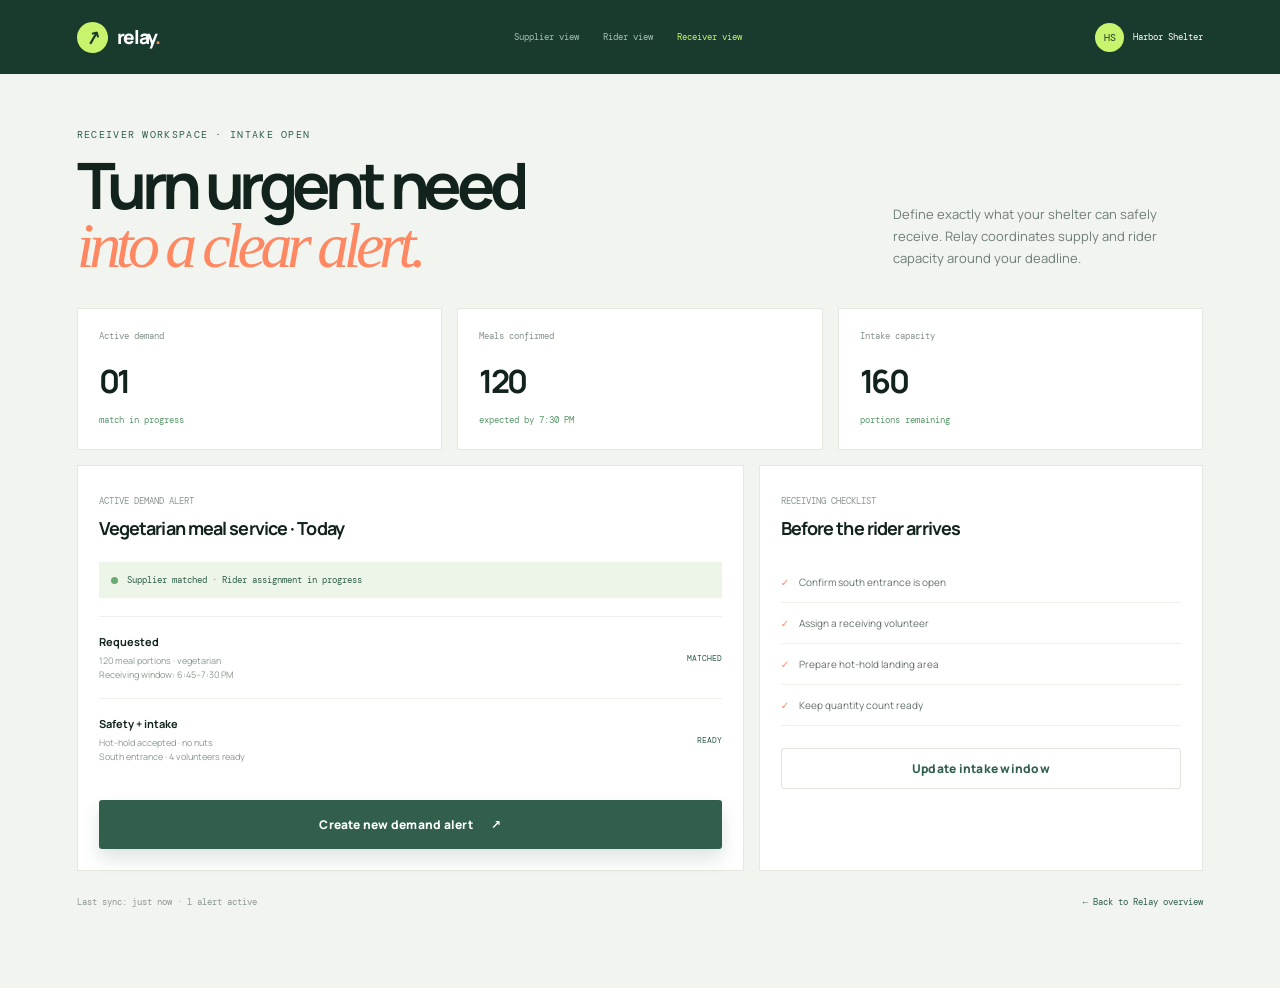
==== receiver.html @ a9cb4dd9 "Inital Commit" ====
<!doctype html><html lang="en"><head><meta charset="UTF-8"><meta name="viewport" content="width=device-width, initial-scale=1.0"><title>Receiver dashboard | Relay</title><link rel="preconnect" href="https://fonts.googleapis.com"><link rel="preconnect" href="https://fonts.gstatic.com" crossorigin><link href="https://fonts.googleapis.com/css2?family=DM+Mono:wght@400;500&family=Manrope:wght@400;500;600;700;800&display=swap" rel="stylesheet"><link rel="stylesheet" href="styles.css"><link rel="stylesheet" href="dashboards.css"></head><body class="dashboard-page"><header class="dashboard-topbar"><a class="brand" href="index.html"><span class="brand-mark">↗</span><span>relay<span class="brand-dot">.</span></span></a><nav><a href="supplier.html">Supplier view</a><a href="rider.html">Rider view</a><a class="active" href="receiver.html">Receiver view</a></nav><div class="user-pill"><span class="avatar">HS</span> Harbor Shelter</div></header><main class="dashboard-page-main"><div class="dashboard-page-heading"><div><div class="eyebrow eyebrow-dark">Receiver workspace · Intake open</div><h1>Turn urgent need<br><em>into a clear alert.</em></h1></div><p>Define exactly what your shelter can safely receive. Relay coordinates supply and rider capacity around your deadline.</p></div><div class="role-dashboard-grid"><div class="role-metric-card"><span>Active demand</span><strong>01</strong><small>match in progress</small></div><div class="role-metric-card"><span>Meals confirmed</span><strong>120</strong><small>expected by 7:30 PM</small></div><div class="role-metric-card"><span>Intake capacity</span><strong>160</strong><small>portions remaining</small></div></div><div class="role-dashboard-layout"><section class="role-dashboard-panel"><span class="panel-caption">ACTIVE DEMAND ALERT</span><h2>Vegetarian meal service · Today</h2><div class="status-banner"><span></span> Supplier matched · Rider assignment in progress</div><div class="queue-item"><div><b>Requested</b><small>120 meal portions · vegetarian<br>Receiving window: 6:45–7:30 PM</small></div><span class="queue-badge">MATCHED</span></div><div class="queue-item"><div><b>Safety + intake</b><small>Hot-hold accepted · no nuts<br>South entrance · 4 volunteers ready</small></div><span class="queue-badge">READY</span></div><button class="button button-primary dashboard-action" style="margin-top:20px;width:100%">Create new demand alert <span>↗</span></button></section><aside class="role-dashboard-panel"><span class="panel-caption">RECEIVING CHECKLIST</span><h2>Before the rider arrives</h2><ul class="constraint-list"><li>Confirm south entrance is open</li><li>Assign a receiving volunteer</li><li>Prepare hot-hold landing area</li><li>Keep quantity count ready</li></ul><button class="button button-ghost dashboard-action" style="margin-top:22px;width:100%">Update intake window</button></aside></div><div class="role-dashboard-footer"><span>Last sync: just now · 1 alert active</span><a href="index.html">← Back to Relay overview</a></div></main></body></html>
---- styles.css ----
:root {
  --ink: #12221d;
  --muted: #6e7d74;
  --cream: #f6f5ef;
  --paper: #fbfaf6;
  --line: #dfe5dc;
  --green: #315f4c;
  --green-deep: #183b2e;
  --lime: #c8f36c;
  --orange: #ff8863;
  --yellow: #f6c95d;
  --shadow: 0 24px 70px rgba(30, 57, 42, .11);
}

* { box-sizing: border-box; }
html { scroll-behavior: smooth; }
body { margin: 0; color: var(--ink); background: var(--cream); font-family: Manrope, system-ui, sans-serif; }
button, input, select { font: inherit; }
button, a { -webkit-tap-highlight-color: transparent; }
a { color: inherit; text-decoration: none; }
.app-shell { overflow: hidden; }
.section-pad { padding-left: clamp(24px, 6vw, 96px); padding-right: clamp(24px, 6vw, 96px); }
.topbar { align-items: center; display: flex; height: 90px; justify-content: space-between; padding: 0 clamp(24px, 6vw, 96px); position: absolute; top: 0; width: 100%; z-index: 3; }
.brand { align-items: center; display: inline-flex; font-size: 22px; font-weight: 800; gap: 9px; letter-spacing: -.07em; }
.brand-mark { align-items: center; background: var(--lime); border-radius: 50%; color: var(--green-deep); display: inline-flex; font-size: 19px; height: 31px; justify-content: center; transform: rotate(-15deg); width: 31px; }
.brand-dot { color: var(--orange); }
.main-nav { display: flex; gap: 30px; margin-left: 130px; }
.main-nav a { color: #5f6c64; font-size: 12px; font-weight: 700; }
.main-nav a:hover, .text-link:hover { color: var(--green); }
.button { border: 0; border-radius: 3px; cursor: pointer; display: inline-flex; font-size: 12px; font-weight: 800; gap: 18px; justify-content: center; letter-spacing: .02em; padding: 16px 20px; transition: transform .2s, box-shadow .2s, background .2s; }
.button:hover { transform: translateY(-2px); }
.button-primary { background: var(--green); box-shadow: 0 10px 18px rgba(49, 95, 76, .16); color: #fff; }
.button-primary:hover { background: var(--green-deep); box-shadow: 0 14px 24px rgba(49, 95, 76, .22); }
.button-ghost { background: transparent; border: 1px solid var(--line); color: var(--green); padding: 11px 17px; }
.hero { background: var(--paper); display: grid; grid-template-columns: minmax(0, .9fr) minmax(440px, 1.1fr); min-height: 730px; padding-bottom: 96px; padding-top: 160px; }
.hero-copy { align-self: center; max-width: 600px; padding-bottom: 50px; }
.eyebrow { color: var(--green); font-family: "DM Mono", monospace; font-size: 10px; letter-spacing: .13em; text-transform: uppercase; }
.live-dot { background: var(--orange); border-radius: 50%; display: inline-block; height: 7px; margin-right: 8px; vertical-align: 1px; width: 7px; }
h1, h2, h3, p { margin-top: 0; }
h1 { font-size: clamp(58px, 7.3vw, 106px); letter-spacing: -.085em; line-height: .9; margin: 25px 0 28px; max-width: 720px; }
h1 em, h2 em { color: var(--orange); font-family: Georgia, serif; font-weight: 400; }
.hero-lede { color: #617067; font-size: 15px; line-height: 1.7; max-width: 450px; }
.hero-actions { align-items: center; display: flex; gap: 24px; margin-top: 34px; }
.text-link { color: var(--green); font-size: 12px; font-weight: 800; }
.text-link span { color: var(--orange); margin-left: 8px; }
.hero-note { border-top: 1px solid var(--line); color: #7c8981; font-family: "DM Mono", monospace; font-size: 10px; margin-top: 70px; max-width: 390px; padding-top: 12px; }
.hero-note span { color: var(--orange); margin-right: 16px; }
.hero-visual { background: #dae7d6; border-radius: 2px; box-shadow: var(--shadow); min-height: 500px; overflow: hidden; position: relative; }
.visual-grid { background-image: linear-gradient(rgba(49, 95, 76, .08) 1px, transparent 1px), linear-gradient(90deg, rgba(49, 95, 76, .08) 1px, transparent 1px); background-size: 48px 48px; inset: 0; position: absolute; }
.map-orbit { border: 1px solid rgba(49, 95, 76, .2); border-radius: 50%; height: 280px; left: 50%; position: absolute; top: 50%; transform: translate(-50%, -50%); width: 480px; }
.orbit-two { height: 420px; transform: translate(-50%, -50%) rotate(32deg); width: 240px; }
.route-lines { height: 100%; inset: 0; position: absolute; width: 100%; }
.route-lines path { fill: none; stroke: var(--green); stroke-dasharray: 2 7; stroke-width: 2; }
.route-lines .route-muted { stroke: #839d89; }
.network-node { align-items: flex-start; background: rgba(251, 250, 246, .95); border: 1px solid rgba(49, 95, 76, .16); box-shadow: 0 12px 20px rgba(45, 76, 55, .1); display: flex; flex-direction: column; gap: 4px; min-width: 135px; padding: 12px 14px; position: absolute; z-index: 1; }
.network-node strong { font-size: 11px; }
.network-node small { color: var(--muted); font-family: "DM Mono", monospace; font-size: 8px; }
.node-shelter { left: 10%; top: 47%; }.node-donor { right: 10%; top: 21%; }.node-rider { bottom: 16%; right: 16%; }
.node-pulse { background: var(--orange); border: 3px solid #ffd6c7; border-radius: 50%; height: 10px; margin-bottom: 6px; width: 10px; }.pulse-green { background: #5f9b6e; border-color: #d2edcc; }.pulse-orange { background: var(--yellow); border-color: #fff0c7; }
.visual-status { align-items: center; background: var(--green-deep); bottom: 20px; color: #fff; display: flex; gap: 10px; left: 25px; padding: 12px 16px; position: absolute; z-index: 2; }.visual-status b { display: block; font-size: 10px; }.visual-status small { color: #b8d2c2; display: block; font-family: "DM Mono", monospace; font-size: 8px; margin-top: 4px; }.status-icon { align-items: center; background: var(--lime); border-radius: 50%; color: var(--green-deep); display: inline-flex; font-size: 12px; height: 20px; justify-content: center; width: 20px; }
.visual-label { color: rgba(24, 59, 46, .65); font-family: "DM Mono", monospace; font-size: 9px; position: absolute; }.label-top { right: 20px; top: 20px; }.label-top span { color: var(--orange); }.label-bottom { bottom: 22px; right: 22px; }
.metric-strip { background: var(--green-deep); color: #fff; display: grid; gap: 25px; grid-template-columns: repeat(4, 1fr); padding-bottom: 28px; padding-top: 28px; }.metric { border-right: 1px solid rgba(255, 255, 255, .2); padding-right: 20px; }.metric:last-child { border: 0; }.metric strong { display: block; font-family: "DM Mono", monospace; font-size: 25px; font-weight: 400; }.metric span { color: #a5c0ae; display: block; font-size: 10px; margin-top: 7px; }
.roles { background: var(--paper); padding-bottom: 120px; padding-top: 120px; }.section-heading { align-items: flex-end; display: flex; justify-content: space-between; margin-bottom: 55px; }.section-heading h2, .workflow h2, .safety h2, .dashboard-heading h2, .final-cta h2 { font-size: clamp(42px, 5vw, 70px); letter-spacing: -.075em; line-height: .94; margin: 20px 0 0; }.section-heading p { color: var(--muted); font-size: 13px; line-height: 1.7; max-width: 300px; }.role-grid { display: grid; gap: 16px; grid-template-columns: repeat(3, 1fr); }.role-card { border: 1px solid var(--line); min-height: 365px; padding: 25px; position: relative; transition: transform .25s, box-shadow .25s; }.role-card:hover { box-shadow: var(--shadow); transform: translateY(-5px); }.role-supplier { background: #edf3e9; }.role-rider { background: #f4eadf; }.role-receiver { background: #ece8f4; }.card-topline { display: flex; justify-content: space-between; }.role-number { color: var(--green); font-family: "DM Mono", monospace; font-size: 10px; }.role-icon { align-items: center; border: 1px solid currentColor; border-radius: 50%; display: inline-flex; font-size: 18px; height: 34px; justify-content: center; width: 34px; }.role-card h3 { font-size: 25px; letter-spacing: -.06em; margin: 43px 0 12px; }.role-card p { color: #68776d; font-size: 12px; line-height: 1.6; max-width: 260px; }.role-card ul { border-top: 1px solid rgba(49, 95, 76, .15); list-style: none; margin: 27px 0 0; padding: 14px 0 0; }.role-card li { color: #5f7065; font-family: "DM Mono", monospace; font-size: 9px; margin: 9px 0; }.role-card li::before { color: var(--orange); content: "—"; margin-right: 8px; }.card-link { background: none; border: 0; bottom: 25px; color: var(--green); cursor: pointer; font-size: 11px; font-weight: 800; left: 25px; padding: 0; position: absolute; }.card-link span { color: var(--orange); margin-left: 12px; }
.workflow { background: #efece3; display: grid; gap: 100px; grid-template-columns: .9fr 1.1fr; padding-bottom: 125px; padding-top: 125px; }.workflow-intro { max-width: 470px; }.workflow-intro p { color: var(--muted); font-size: 14px; line-height: 1.7; margin-top: 32px; max-width: 315px; }.workflow-list { border-top: 1px solid #cfd5ca; }.workflow-step { align-items: center; border-bottom: 1px solid #cfd5ca; display: grid; gap: 22px; grid-template-columns: 32px 1fr 30px; padding: 22px 0; }.workflow-step > span { color: var(--orange); font-family: "DM Mono", monospace; font-size: 10px; }.workflow-step h3 { font-size: 15px; margin-bottom: 6px; }.workflow-step p { color: var(--muted); font-size: 11px; line-height: 1.6; margin: 0; max-width: 430px; }.workflow-step b { color: var(--green); font-size: 20px; font-weight: 400; }.workflow-step.active h3 { color: var(--green); }.workflow-step.active { background: rgba(200, 243, 108, .22); margin: 0 -20px; padding-left: 20px; padding-right: 20px; }
.safety { background: var(--green-deep); color: #fff; display: grid; gap: 100px; grid-template-columns: .8fr 1.2fr; padding-bottom: 120px; padding-top: 120px; }.safety .eyebrow { color: var(--lime); }.safety h2 { color: #fff; }.safety-callout p { color: #a6bbae; font-size: 13px; line-height: 1.7; margin: 32px 0; max-width: 280px; }.safety .text-link { color: var(--lime); }.safety-grid { display: grid; gap: 1px; grid-template-columns: repeat(2, 1fr); }.safety-item { background: rgba(255, 255, 255, .06); min-height: 185px; padding: 26px; }.safety-symbol { color: var(--lime); display: block; font-size: 25px; margin-bottom: 32px; }.safety-item h3 { font-size: 15px; margin-bottom: 8px; }.safety-item p { color: #a6bbae; font-size: 11px; line-height: 1.6; margin: 0; }
.dashboard-preview { background: var(--paper); padding-bottom: 130px; padding-top: 125px; }.dashboard-heading { align-items: flex-end; display: flex; justify-content: space-between; margin-bottom: 50px; }.live-chip { background: #eaf4e1; color: var(--green); font-family: "DM Mono", monospace; font-size: 10px; padding: 12px 14px; }.live-chip .live-dot { background: #67a86e; }.dashboard-shell { background: #f2f5ef; border: 1px solid var(--line); box-shadow: var(--shadow); display: grid; grid-template-columns: 205px 1fr; min-height: 490px; overflow: hidden; }.dashboard-sidebar { background: var(--green-deep); color: #fff; display: flex; flex-direction: column; padding: 25px 17px; }.mini-brand { font-size: 19px; font-weight: 800; letter-spacing: -.08em; margin-bottom: 58px; }.mini-brand span { color: var(--orange); }.dash-nav { align-items: center; color: #99b6a4; display: flex; font-family: "DM Mono", monospace; font-size: 10px; gap: 11px; padding: 12px 9px; }.dash-nav.active { background: rgba(200, 243, 108, .18); color: var(--lime); }.dash-nav b { color: var(--orange); font-size: 9px; margin-left: auto; }.sidebar-user { align-items: center; border-top: 1px solid rgba(255,255,255,.15); display: flex; gap: 8px; margin-top: auto; padding-top: 20px; }.avatar { align-items: center; background: var(--lime); border-radius: 50%; color: var(--green-deep); display: inline-flex; font-size: 10px; height: 29px; justify-content: center; width: 29px; }.sidebar-user b, .sidebar-user small { display: block; }.sidebar-user b { font-size: 9px; }.sidebar-user small { color: #8fac9b; font-size: 8px; margin-top: 3px; }.dashboard-main { min-width: 0; padding: 28px; }.dashboard-toolbar { border-bottom: 1px solid var(--line); display: flex; font-size: 10px; justify-content: space-between; padding-bottom: 20px; }.crumb { color: #93a197; }.updated { color: #8a988e; font-family: "DM Mono", monospace; font-size: 8px; }.green-text { color: #4b9360; }.dashboard-stat-grid { display: grid; gap: 10px; grid-template-columns: repeat(4, 1fr); margin: 18px 0; }.dash-stat { background: #fff; border: 1px solid #e6ece4; padding: 16px; }.dash-stat span, .dash-stat small { color: #8b9990; display: block; font-family: "DM Mono", monospace; font-size: 8px; }.dash-stat strong { display: block; font-size: 25px; letter-spacing: -.06em; margin: 14px 0 4px; }.orange-text { color: #dd8060 !important; }.dashboard-panels { display: grid; gap: 10px; grid-template-columns: 1.25fr .75fr; }.panel { background: #fff; border: 1px solid #e6ece4; padding: 20px; }.panel-header { align-items: flex-start; display: flex; justify-content: space-between; }.panel-kicker { color: #9aa69d; font-family: "DM Mono", monospace; font-size: 8px; text-transform: uppercase; }.panel h3 { font-size: 17px; letter-spacing: -.05em; margin: 6px 0 20px; }.small-button { background: none; border: 0; color: var(--green); cursor: pointer; font-size: 9px; }.request-row { align-items: center; border-top: 1px solid #edf0eb; display: grid; gap: 10px; grid-template-columns: 42px 1fr auto; padding: 14px 0; }.priority { font-family: "DM Mono", monospace; font-size: 7px; }.priority.high { color: #e17454; }.priority.medium { color: #c69335; }.request-row b, .request-row small { display: block; }.request-row b { font-size: 10px; }.request-row small { color: #8a998f; font-size: 8px; margin-top: 4px; }.row-status { color: #4b9360; font-family: "DM Mono", monospace; font-size: 8px; }.row-status.pending { color: #bd8c3c; }.health-dot { color: #64a96f; font-size: 13px; }.pulse-chart { background: linear-gradient(180deg, #f5f8f1, #fff); height: 150px; overflow: hidden; position: relative; }.chart-line { border-bottom: 2px solid #69a77b; height: 86px; left: -5%; position: absolute; top: 40px; transform: skewY(-15deg) rotate(7deg); width: 115%; }.chart-line::after { border-bottom: 2px solid #f6c95d; content: ""; height: 25px; left: 0; position: absolute; top: 42px; transform: skewY(4deg); width: 100%; }.chart-label { color: #91a096; font-family: "DM Mono", monospace; font-size: 7px; position: absolute; }.label-a { left: 12px; top: 15px; }.label-b { left: 12px; top: 68px; }.label-c { left: 12px; top: 117px; }.pulse-footer { display: flex; font-family: "DM Mono", monospace; font-size: 8px; justify-content: space-between; margin-top: 15px; }.pulse-footer b { color: var(--green); font-size: 14px; }
.final-cta { align-items: center; background: var(--lime); display: flex; justify-content: space-between; padding-bottom: 90px; padding-top: 90px; }.final-cta .eyebrow { color: var(--green); }.final-cta h2 { color: var(--green-deep); }.footer { align-items: center; background: var(--paper); color: #7d897f; display: flex; font-family: "DM Mono", monospace; font-size: 9px; justify-content: space-between; padding-bottom: 28px; padding-top: 28px; }.footer .brand { color: var(--ink); font-family: Manrope, sans-serif; font-size: 16px; }
.modal-backdrop { align-items: center; background: rgba(19, 42, 32, .62); display: flex; inset: 0; justify-content: center; padding: 20px; position: fixed; z-index: 10; }.modal-backdrop[hidden] { display: none; }.auth-modal { background: var(--paper); box-shadow: 0 30px 80px rgba(0, 0, 0, .24); max-width: 430px; padding: 38px; position: relative; width: 100%; }.modal-close { background: none; border: 0; color: var(--muted); cursor: pointer; font-size: 25px; position: absolute; right: 20px; top: 16px; }.auth-modal h2 { font-size: 38px; letter-spacing: -.08em; margin: 18px 0 10px; }.modal-copy { color: var(--muted); font-size: 12px; line-height: 1.6; }.auth-tabs { border-bottom: 1px solid var(--line); display: flex; gap: 22px; margin: 25px 0 22px; }.auth-tab { background: none; border: 0; border-bottom: 2px solid transparent; color: var(--muted); cursor: pointer; font-size: 11px; padding: 0 0 12px; }.auth-tab.active { border-color: var(--orange); color: var(--green); font-weight: 800; }.auth-modal label { color: var(--green); display: block; font-family: "DM Mono", monospace; font-size: 9px; margin: 15px 0; text-transform: uppercase; }.auth-modal input, .auth-modal select { background: #fff; border: 1px solid var(--line); border-radius: 2px; color: var(--ink); display: block; font-family: Manrope, sans-serif; font-size: 12px; margin-top: 7px; padding: 13px; width: 100%; }.form-submit { margin-top: 10px; width: 100%; }.form-note { color: var(--muted); font-family: "DM Mono", monospace; font-size: 8px; margin: 16px 0 0; text-align: center; }.toast { background: var(--green-deep); bottom: 24px; box-shadow: var(--shadow); color: #fff; font-size: 11px; opacity: 0; padding: 14px 18px; pointer-events: none; position: fixed; right: 24px; transform: translateY(15px); transition: opacity .2s, transform .2s; z-index: 20; }.toast.show { opacity: 1; transform: translateY(0); }
@media (max-width: 900px) { .main-nav { display: none; }.hero { grid-template-columns: 1fr; padding-top: 135px; }.hero-copy { padding-bottom: 60px; }.hero-visual { min-height: 460px; }.workflow, .safety { gap: 55px; grid-template-columns: 1fr; }.safety-grid { max-width: 650px; }.dashboard-shell { grid-template-columns: 170px 1fr; }.dashboard-stat-grid { grid-template-columns: repeat(2, 1fr); }.dashboard-panels { grid-template-columns: 1fr; } }
@media (max-width: 620px) { .topbar { height: 74px; }.topbar > .button { padding: 9px 12px; }.hero { min-height: auto; padding-bottom: 65px; }.hero-visual { min-height: 370px; }.network-node { min-width: 110px; padding: 8px; }.node-shelter { left: 5%; }.node-donor { right: 4%; }.node-rider { bottom: 10%; right: 5%; }.metric-strip { grid-template-columns: repeat(2, 1fr); }.metric { border-bottom: 1px solid rgba(255,255,255,.2); padding-bottom: 15px; }.metric:nth-child(2) { border-right: 0; }.metric:nth-child(3), .metric:nth-child(4) { border-bottom: 0; }.section-heading, .dashboard-heading, .final-cta, .footer { align-items: flex-start; flex-direction: column; gap: 25px; }.role-grid, .safety-grid { grid-template-columns: 1fr; }.role-card { min-height: 350px; }.workflow, .safety, .roles, .dashboard-preview { padding-bottom: 75px; padding-top: 75px; }.dashboard-shell { grid-template-columns: 1fr; }.dashboard-sidebar { display: none; }.dashboard-main { padding: 16px; }.dashboard-toolbar { align-items: flex-start; flex-direction: column; gap: 10px; }.dashboard-stat-grid { grid-template-columns: repeat(2, 1fr); }.dash-stat { padding: 12px; }.request-row { grid-template-columns: 35px 1fr; }.row-status { grid-column: 2; }.auth-modal { padding: 28px 22px; } }
---- dashboards.css ----
.dashboard-page { background: #f2f5ef; min-height: 100vh; }
.dashboard-topbar { align-items: center; background: var(--green-deep); color: #fff; display: flex; height: 74px; justify-content: space-between; padding: 0 clamp(22px, 6vw, 85px); }
.dashboard-topbar .brand { color: #fff; font-size: 19px; }.dashboard-topbar .brand-mark { background: var(--lime); }.dashboard-topbar nav { display: flex; gap: 24px; }.dashboard-topbar nav a { color: #a7c2b0; font-family: "DM Mono", monospace; font-size: 9px; }.dashboard-topbar nav a.active { color: var(--lime); }.dashboard-topbar .user-pill { align-items: center; display: flex; font-family: "DM Mono", monospace; font-size: 9px; gap: 9px; }.user-pill .avatar { background: var(--lime); }
.dashboard-page-main { margin: 0 auto; max-width: 1280px; padding: 54px clamp(22px, 6vw, 85px) 80px; }.dashboard-page-heading { align-items: end; display: flex; justify-content: space-between; margin-bottom: 34px; }.dashboard-page-heading h1 { font-size: clamp(43px, 5vw, 65px); margin: 15px 0 0; }.dashboard-page-heading p { color: var(--muted); font-size: 13px; line-height: 1.7; margin: 0 0 5px; max-width: 310px; }.eyebrow-dark { color: var(--green); }.dashboard-action { white-space: nowrap; }
.role-dashboard-grid { display: grid; gap: 15px; grid-template-columns: repeat(3, 1fr); margin-bottom: 15px; }.role-metric-card, .role-dashboard-panel { background: #fff; border: 1px solid #e2e9e0; padding: 21px; }.role-metric-card span { color: #849289; display: block; font-family: "DM Mono", monospace; font-size: 9px; }.role-metric-card strong { display: block; font-size: 32px; letter-spacing: -.08em; margin: 17px 0 3px; }.role-metric-card small { color: #59966a; font-family: "DM Mono", monospace; font-size: 9px; }.role-dashboard-layout { display: grid; gap: 15px; grid-template-columns: 1.2fr .8fr; }.role-dashboard-panel h2 { font-size: 18px; letter-spacing: -.05em; margin: 7px 0 22px; }.panel-caption { color: #8a978f; font-family: "DM Mono", monospace; font-size: 9px; }.queue-item { align-items: center; border-top: 1px solid #edf0eb; display: flex; gap: 13px; justify-content: space-between; padding: 17px 0; }.queue-item > div { flex: 1; }.queue-item b, .queue-item small { display: block; }.queue-item b { font-size: 11px; }.queue-item small { color: #8a988e; font-size: 9px; line-height: 1.5; margin-top: 5px; }.queue-badge { color: var(--green); font-family: "DM Mono", monospace; font-size: 8px; white-space: nowrap; }.queue-badge.alert { color: #df8061; }.status-banner { align-items: center; background: #edf5e8; color: var(--green); display: flex; font-family: "DM Mono", monospace; font-size: 9px; gap: 9px; margin-bottom: 18px; padding: 12px; }.status-banner span { background: #6baa70; border-radius: 50%; height: 7px; width: 7px; }.constraint-list { list-style: none; margin: 0; padding: 0; }.constraint-list li { border-bottom: 1px solid #edf0eb; color: #637169; font-size: 10px; padding: 13px 0; }.constraint-list li::before { color: var(--orange); content: "✓"; font-weight: 800; margin-right: 10px; }.empty-state { background: #f7f9f5; border: 1px dashed #cfdacf; color: #7b8b80; font-size: 11px; line-height: 1.6; padding: 26px; text-align: center; }.role-dashboard-footer { color: #8b988f; display: flex; font-family: "DM Mono", monospace; font-size: 9px; justify-content: space-between; margin-top: 25px; }.role-dashboard-footer a { color: var(--green); }
@media (max-width: 800px) { .dashboard-page-heading { align-items: flex-start; flex-direction: column; gap: 20px; }.role-dashboard-grid, .role-dashboard-layout { grid-template-columns: 1fr; }.dashboard-topbar nav { display: none; } }
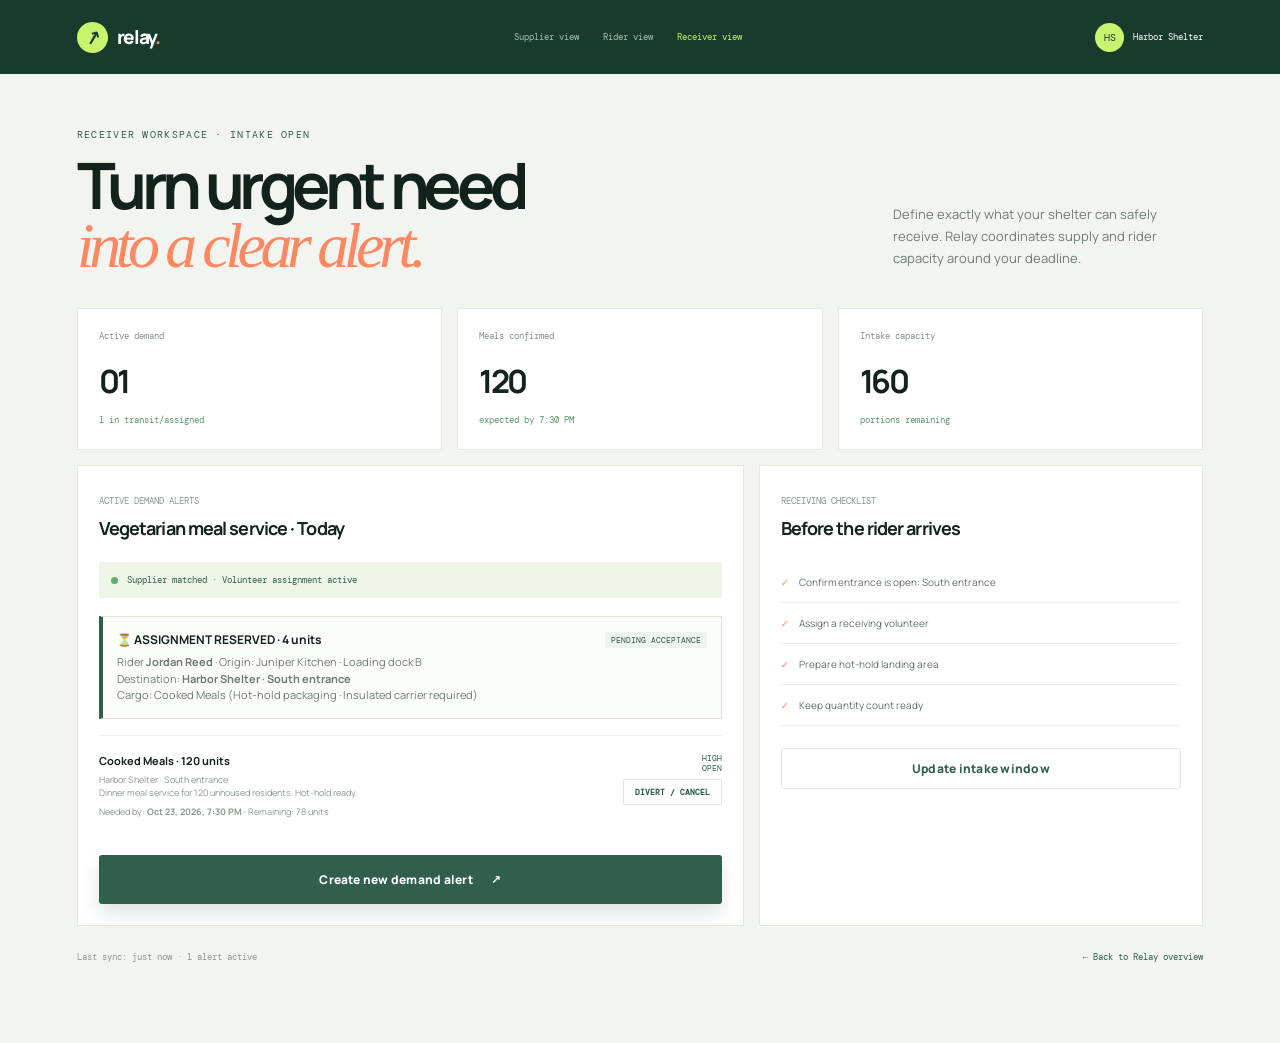
==== commit eff5847b: "Implement interconnected donation dashboards" ====
--- a/receiver.html
+++ b/receiver.html
@@ -1 +1,169 @@
-<!doctype html><html lang="en"><head><meta charset="UTF-8"><meta name="viewport" content="width=device-width, initial-scale=1.0"><title>Receiver dashboard | Relay</title><link rel="preconnect" href="https://fonts.googleapis.com"><link rel="preconnect" href="https://fonts.gstatic.com" crossorigin><link href="https://fonts.googleapis.com/css2?family=DM+Mono:wght@400;500&family=Manrope:wght@400;500;600;700;800&display=swap" rel="stylesheet"><link rel="stylesheet" href="styles.css"><link rel="stylesheet" href="dashboards.css"></head><body class="dashboard-page"><header class="dashboard-topbar"><a class="brand" href="index.html"><span class="brand-mark">↗</span><span>relay<span class="brand-dot">.</span></span></a><nav><a href="supplier.html">Supplier view</a><a href="rider.html">Rider view</a><a class="active" href="receiver.html">Receiver view</a></nav><div class="user-pill"><span class="avatar">HS</span> Harbor Shelter</div></header><main class="dashboard-page-main"><div class="dashboard-page-heading"><div><div class="eyebrow eyebrow-dark">Receiver workspace · Intake open</div><h1>Turn urgent need<br><em>into a clear alert.</em></h1></div><p>Define exactly what your shelter can safely receive. Relay coordinates supply and rider capacity around your deadline.</p></div><div class="role-dashboard-grid"><div class="role-metric-card"><span>Active demand</span><strong>01</strong><small>match in progress</small></div><div class="role-metric-card"><span>Meals confirmed</span><strong>120</strong><small>expected by 7:30 PM</small></div><div class="role-metric-card"><span>Intake capacity</span><strong>160</strong><small>portions remaining</small></div></div><div class="role-dashboard-layout"><section class="role-dashboard-panel"><span class="panel-caption">ACTIVE DEMAND ALERT</span><h2>Vegetarian meal service · Today</h2><div class="status-banner"><span></span> Supplier matched · Rider assignment in progress</div><div class="queue-item"><div><b>Requested</b><small>120 meal portions · vegetarian<br>Receiving window: 6:45–7:30 PM</small></div><span class="queue-badge">MATCHED</span></div><div class="queue-item"><div><b>Safety + intake</b><small>Hot-hold accepted · no nuts<br>South entrance · 4 volunteers ready</small></div><span class="queue-badge">READY</span></div><button class="button button-primary dashboard-action" style="margin-top:20px;width:100%">Create new demand alert <span>↗</span></button></section><aside class="role-dashboard-panel"><span class="panel-caption">RECEIVING CHECKLIST</span><h2>Before the rider arrives</h2><ul class="constraint-list"><li>Confirm south entrance is open</li><li>Assign a receiving volunteer</li><li>Prepare hot-hold landing area</li><li>Keep quantity count ready</li></ul><button class="button button-ghost dashboard-action" style="margin-top:22px;width:100%">Update intake window</button></aside></div><div class="role-dashboard-footer"><span>Last sync: just now · 1 alert active</span><a href="index.html">← Back to Relay overview</a></div></main></body></html>
+<!doctype html>
+<html lang="en">
+  <head>
+    <meta charset="UTF-8" />
+    <meta name="viewport" content="width=device-width, initial-scale=1.0" />
+    <title>Receiver dashboard | Relay</title>
+    <link rel="preconnect" href="https://fonts.googleapis.com" />
+    <link rel="preconnect" href="https://fonts.gstatic.com" crossorigin />
+    <link href="https://fonts.googleapis.com/css2?family=DM+Mono:wght@400;500&family=Manrope:wght@400;500;600;700;800&display=swap" rel="stylesheet" />
+    <link rel="stylesheet" href="styles.css" />
+    <link rel="stylesheet" href="dashboards.css" />
+  </head>
+  <body class="dashboard-page">
+    <header class="dashboard-topbar">
+      <a class="brand" href="index.html"><span class="brand-mark">↗</span><span>relay<span class="brand-dot">.</span></span></a>
+      <nav><a href="supplier.html">Supplier view</a><a href="rider.html">Rider view</a><a class="active" href="receiver.html">Receiver view</a></nav>
+      <div class="user-pill"><span class="avatar">HS</span> Harbor Shelter</div>
+    </header>
+
+    <main class="dashboard-page-main">
+      <div class="dashboard-page-heading">
+        <div><div class="eyebrow eyebrow-dark">Receiver workspace · Intake open</div><h1>Turn urgent need<br /><em>into a clear alert.</em></h1></div>
+        <p>Define exactly what your shelter can safely receive. Relay coordinates supply and rider capacity around your deadline.</p>
+      </div>
+
+      <div class="role-dashboard-grid">
+        <div class="role-metric-card"><span>Active demand</span><strong id="active-demand-count">01</strong><small id="active-demand-sub">match in progress</small></div>
+        <div class="role-metric-card"><span>Meals confirmed</span><strong id="meals-confirmed-count">120</strong><small id="meals-confirmed-sub">expected by 7:30 PM</small></div>
+        <div class="role-metric-card"><span>Intake capacity</span><strong id="intake-capacity-count">160</strong><small id="intake-capacity-sub">portions remaining</small></div>
+      </div>
+
+      <div class="role-dashboard-layout">
+        <section class="role-dashboard-panel">
+          <span class="panel-caption">ACTIVE DEMAND ALERTS</span>
+          <h2 id="active-demand-heading">Vegetarian meal service · Today</h2>
+          <div class="status-banner" id="receiver-status-banner"><span></span> Supplier matched · Rider assignment in progress</div>
+          <div id="receiver-tracking-area"></div>
+          <div id="demand-alert-list"></div>
+          <button class="button button-primary dashboard-action" id="create-demand-alert" type="button" style="margin-top:20px;width:100%">Create new demand alert <span>↗</span></button>
+        </section>
+
+        <aside class="role-dashboard-panel">
+          <span class="panel-caption">RECEIVING CHECKLIST</span>
+          <h2>Before the rider arrives</h2>
+          <ul class="constraint-list" id="receiver-checklist">
+            <li id="chk-entrance">Confirm south entrance is open</li>
+            <li id="chk-staff">Assign a receiving volunteer</li>
+            <li id="chk-hot-hold">Prepare hot-hold landing area</li>
+            <li id="chk-count">Keep quantity count ready</li>
+          </ul>
+          <button class="button button-ghost dashboard-action" id="update-intake-btn" type="button" style="margin-top:22px;width:100%">Update intake window</button>
+        </aside>
+      </div>
+
+      <div class="role-dashboard-footer"><span>Last sync: just now · <span id="active-demand-footer">1 alert active</span></span><a href="index.html">← Back to Relay overview</a></div>
+    </main>
+
+    <div class="demand-modal-backdrop" id="demand-alert-modal" hidden>
+      <section class="demand-modal" role="dialog" aria-modal="true" aria-labelledby="demand-modal-title">
+        <button class="demand-modal-close" id="close-demand-alert" type="button" aria-label="Close demand alert form">×</button>
+        <div class="eyebrow eyebrow-dark">Receiver workspace · New request</div>
+        <h2 id="demand-modal-title">Create a demand<br /><em>alert.</em></h2>
+        <p class="demand-modal-intro">Give suppliers and riders the details they need to act safely before your receiving window closes.</p>
+
+        <form id="demand-alert-form" novalidate>
+          <div class="demand-form-grid">
+            <label class="demand-field full-width" for="demand-category">Demand category <span>*</span>
+              <select id="demand-category" name="category" required>
+                <option value="">Select a category</option>
+                <option>Cooked Meals</option>
+                <option>Raw Rations</option>
+                <option>Drinking Water</option>
+                <option>Medical Supplies</option>
+                <option>Infant Essentials</option>
+                <option>Clothing &amp; Blankets</option>
+                <option>Hygiene Kits</option>
+                <option>Other</option>
+              </select>
+              <small class="field-error" data-error-for="demand-category"></small>
+            </label>
+
+            <label class="demand-field full-width" id="custom-category-field" for="custom-category" hidden>Custom category <span>*</span>
+              <input id="custom-category" name="customCategory" type="text" maxlength="80" placeholder="e.g. Solar lanterns" />
+              <small class="field-error" data-error-for="custom-category"></small>
+            </label>
+
+            <label class="demand-field" for="demand-quantity">Quantity needed <span>*</span>
+              <input id="demand-quantity" name="quantity" type="number" min="1" step="1" inputmode="numeric" placeholder="e.g. 120" required />
+              <small class="field-error" data-error-for="demand-quantity"></small>
+            </label>
+
+            <label class="demand-field" for="demand-urgency">Urgency <span>*</span>
+              <select id="demand-urgency" name="urgency" required>
+                <option value="">Select urgency</option>
+                <option>Low</option><option>Medium</option><option>High</option><option>Critical</option>
+              </select>
+              <small class="field-error" data-error-for="demand-urgency"></small>
+            </label>
+
+            <label class="demand-field full-width" for="demand-location">Location / receiving area <span>*</span>
+              <input id="demand-location" name="location" type="text" maxlength="160" placeholder="Address, shelter name, or neighborhood" required />
+              <small class="field-error" data-error-for="demand-location"></small>
+            </label>
+
+            <label class="demand-field full-width" for="demand-deadline">Required receiving time / deadline <span>*</span>
+              <input id="demand-deadline" name="deadline" type="datetime-local" required />
+              <small class="field-error" data-error-for="demand-deadline"></small>
+            </label>
+
+            <label class="demand-field full-width" for="demand-reason">Emergency reason <span>*</span>
+              <textarea id="demand-reason" name="reason" rows="4" maxlength="500" placeholder="Tell suppliers and riders why this request is urgent and who it will support." required></textarea>
+              <small class="field-error" data-error-for="demand-reason"></small>
+            </label>
+          </div>
+
+          <div class="demand-form-feedback" id="demand-form-feedback" role="status" aria-live="polite"></div>
+          <div class="demand-form-actions"><button class="button button-ghost" id="cancel-demand-alert" type="button">Cancel</button><button class="button button-primary" id="submit-demand-alert" type="submit"><span id="submit-demand-label">Create demand alert</span><span>↗</span></button></div>
+        </form>
+      </section>
+    </div>
+
+    <!-- Intake Window & Capacity Update Modal -->
+    <div class="demand-modal-backdrop" id="intake-modal" hidden>
+      <section class="demand-modal" role="dialog" aria-modal="true" aria-labelledby="intake-modal-title">
+        <button class="demand-modal-close" id="close-intake-modal" type="button" aria-label="Close intake modal">×</button>
+        <div class="eyebrow eyebrow-dark">Receiver workspace · Capacity &amp; Intake</div>
+        <h2 id="intake-modal-title">Update intake<br /><em>window.</em></h2>
+        <p class="demand-modal-intro">Keep suppliers and incoming riders updated on your receiving capacity and intake constraints.</p>
+
+        <form id="intake-form" novalidate>
+          <div class="demand-form-grid">
+            <label class="demand-field" for="intake-capacity-input">Remaining Intake Capacity <span>*</span>
+              <input id="intake-capacity-input" name="intakeCapacity" type="number" min="0" step="1" required />
+              <small class="field-error" data-error-for="intake-capacity-input"></small>
+            </label>
+
+            <label class="demand-field" for="intake-status-select">Shelter Operating Status <span>*</span>
+              <select id="intake-status-select" name="status" required>
+                <option value="Intake Open">Intake Open</option>
+                <option value="Intake Full / Divert Requests">Intake Full / Divert Requests</option>
+                <option value="Shelter Closed">Shelter Closed</option>
+              </select>
+              <small class="field-error" data-error-for="intake-status-select"></small>
+            </label>
+
+            <label class="demand-field full-width" for="intake-window-input">Receiving Window <span>*</span>
+              <input id="intake-window-input" name="intakeWindow" type="text" placeholder="e.g. 6:45–7:30 PM" required />
+              <small class="field-error" data-error-for="intake-window-input"></small>
+            </label>
+
+            <label class="demand-field full-width" for="intake-entrance-input">Receiving Entrance / Location Note
+              <input id="intake-entrance-input" name="entrance" type="text" placeholder="e.g. South entrance · 4 volunteers ready" />
+            </label>
+          </div>
+
+          <div class="demand-form-feedback" id="intake-form-feedback" role="status" aria-live="polite"></div>
+          <div class="demand-form-actions">
+            <button class="button button-ghost" id="cancel-intake-modal" type="button">Cancel</button>
+            <button class="button button-primary" id="submit-intake-btn" type="submit"><span>Save intake settings</span><span>↗</span></button>
+          </div>
+        </form>
+      </section>
+    </div>
+
+    <div class="toast" id="demand-toast" role="status" aria-live="polite"></div>
+    <script src="relay-store.js"></script>
+    <script src="receiver.js"></script>
+  </body>
+</html>
--- a/dashboards.css
+++ b/dashboards.css
@@ -4,3 +4,57 @@
 .dashboard-page-main { margin: 0 auto; max-width: 1280px; padding: 54px clamp(22px, 6vw, 85px) 80px; }.dashboard-page-heading { align-items: end; display: flex; justify-content: space-between; margin-bottom: 34px; }.dashboard-page-heading h1 { font-size: clamp(43px, 5vw, 65px); margin: 15px 0 0; }.dashboard-page-heading p { color: var(--muted); font-size: 13px; line-height: 1.7; margin: 0 0 5px; max-width: 310px; }.eyebrow-dark { color: var(--green); }.dashboard-action { white-space: nowrap; }
 .role-dashboard-grid { display: grid; gap: 15px; grid-template-columns: repeat(3, 1fr); margin-bottom: 15px; }.role-metric-card, .role-dashboard-panel { background: #fff; border: 1px solid #e2e9e0; padding: 21px; }.role-metric-card span { color: #849289; display: block; font-family: "DM Mono", monospace; font-size: 9px; }.role-metric-card strong { display: block; font-size: 32px; letter-spacing: -.08em; margin: 17px 0 3px; }.role-metric-card small { color: #59966a; font-family: "DM Mono", monospace; font-size: 9px; }.role-dashboard-layout { display: grid; gap: 15px; grid-template-columns: 1.2fr .8fr; }.role-dashboard-panel h2 { font-size: 18px; letter-spacing: -.05em; margin: 7px 0 22px; }.panel-caption { color: #8a978f; font-family: "DM Mono", monospace; font-size: 9px; }.queue-item { align-items: center; border-top: 1px solid #edf0eb; display: flex; gap: 13px; justify-content: space-between; padding: 17px 0; }.queue-item > div { flex: 1; }.queue-item b, .queue-item small { display: block; }.queue-item b { font-size: 11px; }.queue-item small { color: #8a988e; font-size: 9px; line-height: 1.5; margin-top: 5px; }.queue-badge { color: var(--green); font-family: "DM Mono", monospace; font-size: 8px; white-space: nowrap; }.queue-badge.alert { color: #df8061; }.status-banner { align-items: center; background: #edf5e8; color: var(--green); display: flex; font-family: "DM Mono", monospace; font-size: 9px; gap: 9px; margin-bottom: 18px; padding: 12px; }.status-banner span { background: #6baa70; border-radius: 50%; height: 7px; width: 7px; }.constraint-list { list-style: none; margin: 0; padding: 0; }.constraint-list li { border-bottom: 1px solid #edf0eb; color: #637169; font-size: 10px; padding: 13px 0; }.constraint-list li::before { color: var(--orange); content: "✓"; font-weight: 800; margin-right: 10px; }.empty-state { background: #f7f9f5; border: 1px dashed #cfdacf; color: #7b8b80; font-size: 11px; line-height: 1.6; padding: 26px; text-align: center; }.role-dashboard-footer { color: #8b988f; display: flex; font-family: "DM Mono", monospace; font-size: 9px; justify-content: space-between; margin-top: 25px; }.role-dashboard-footer a { color: var(--green); }
 @media (max-width: 800px) { .dashboard-page-heading { align-items: flex-start; flex-direction: column; gap: 20px; }.role-dashboard-grid, .role-dashboard-layout { grid-template-columns: 1fr; }.dashboard-topbar nav { display: none; } }
+
+.demand-modal-backdrop { align-items: center; background: rgba(19, 42, 32, .66); display: flex; inset: 0; justify-content: center; overflow-y: auto; padding: 24px; position: fixed; z-index: 12; }
+.demand-modal-backdrop[hidden] { display: none; }
+.demand-modal { background: var(--paper); box-shadow: 0 30px 90px rgba(0, 0, 0, .28); max-height: calc(100vh - 48px); max-width: 650px; overflow-y: auto; padding: 38px; position: relative; width: 100%; }
+.demand-modal-close { background: none; border: 0; color: var(--muted); cursor: pointer; font-size: 27px; line-height: 1; padding: 5px; position: absolute; right: 20px; top: 17px; }
+.demand-modal h2 { font-size: 42px; letter-spacing: -.08em; line-height: .95; margin: 17px 0 12px; }
+.demand-modal-intro { color: var(--muted); font-size: 12px; line-height: 1.65; margin-bottom: 28px; max-width: 430px; }
+.demand-form-grid { display: grid; gap: 16px; grid-template-columns: repeat(2, minmax(0, 1fr)); }
+.demand-field { color: var(--green); display: block; font-family: "DM Mono", monospace; font-size: 9px; text-transform: uppercase; }
+.demand-field > span { color: var(--orange); }
+.demand-field input, .demand-field select, .demand-field textarea { background: #fff; border: 1px solid var(--line); border-radius: 2px; color: var(--ink); display: block; font-family: Manrope, sans-serif; font-size: 12px; margin-top: 7px; outline: none; padding: 12px; resize: vertical; width: 100%; }
+.demand-field input:focus, .demand-field select:focus, .demand-field textarea:focus { border-color: var(--green); box-shadow: 0 0 0 3px rgba(49, 95, 76, .1); }
+.demand-field.has-error input, .demand-field.has-error select, .demand-field.has-error textarea { border-color: #df8061; }
+.demand-field[hidden] { display: none; }
+.full-width { grid-column: 1 / -1; }
+.field-error { color: #d87154; display: block; font-family: Manrope, sans-serif; font-size: 10px; line-height: 1.35; margin-top: 5px; min-height: 0; text-transform: none; }
+.demand-form-feedback { color: #d87154; font-size: 11px; min-height: 18px; padding-top: 14px; }
+.demand-form-feedback.success { color: #4f9660; }
+.demand-form-actions { border-top: 1px solid var(--line); display: flex; gap: 10px; justify-content: flex-end; margin-top: 7px; padding-top: 19px; }
+.demand-form-actions .button { min-width: 140px; }
+.demand-form-actions .button[disabled] { cursor: wait; opacity: .65; transform: none; }
+.demand-alert-item { align-items: flex-start; }
+.demand-alert-item .queue-badge { text-align: right; }
+.urgency-critical { color: #d96548; }.urgency-high { color: #df8061; }.urgency-medium { color: #bd8c3c; }.urgency-low { color: #59966a; }
+
+@media (max-width: 620px) { .demand-modal-backdrop { padding: 12px; }.demand-modal { padding: 28px 20px; }.demand-modal h2 { font-size: 36px; }.demand-form-grid { grid-template-columns: 1fr; }.full-width { grid-column: auto; }.demand-form-actions { flex-direction: column-reverse; }.demand-form-actions .button { width: 100%; } }
+
+.queue-action-btn { align-items: center; background: var(--green); border: none; border-radius: 2px; color: #fff; cursor: pointer; display: inline-flex; font-family: "DM Mono", monospace; font-size: 8px; font-weight: 700; gap: 4px; padding: 7px 11px; text-transform: uppercase; transition: background .18s, transform .18s; }
+.queue-action-btn:hover { background: var(--green-deep); transform: translateY(-1px); }
+.queue-action-btn:disabled { cursor: not-allowed; opacity: .55; transform: none; }
+.queue-action-btn.secondary { background: transparent; border: 1px solid var(--line); color: var(--green); }
+.queue-action-btn.secondary:hover { background: #eaf1e8; }
+.queue-action-btn.danger { background: #d96548; color: #fff; }
+.queue-action-btn.danger:hover { background: #b84b30; }
+
+.recalculation-alert { background: #fff5ec; border-left: 3px solid var(--orange); color: #ad4f28; font-size: 11px; line-height: 1.55; margin-bottom: 16px; padding: 13px 15px; }
+.recalculation-alert b { color: #8c3614; display: block; font-size: 11px; margin-bottom: 3px; }
+
+.dispatch-detail-box { background: #f7f9f5; border: 1px solid #e1e7dc; border-radius: 2px; font-size: 11px; margin-bottom: 16px; padding: 14px; }
+.dispatch-detail-box b { color: var(--green); display: block; font-size: 12px; margin-bottom: 6px; }
+.dispatch-detail-box p { color: var(--muted); font-size: 11px; line-height: 1.5; margin: 0; }
+
+.surplus-inventory-item { align-items: center; border-top: 1px solid #edf0eb; display: flex; justify-content: space-between; padding: 11px 0; }
+.surplus-inventory-item b { font-size: 11px; }
+.surplus-inventory-item small { color: #8a988e; display: block; font-size: 9px; line-height: 1.4; margin-top: 3px; }
+
+.badge-tag { background: #eef3eb; border-radius: 2px; color: var(--green); display: inline-block; font-family: "DM Mono", monospace; font-size: 8px; padding: 3px 6px; text-transform: uppercase; }
+.badge-tag.live { background: rgba(200, 243, 108, .3); color: #215438; }
+.badge-tag.alert { background: #fdede7; color: #d96548; }
+
+.tracking-card { background: #fbfdf9; border: 1px solid #dbe6d7; border-left: 4px solid var(--green); margin-bottom: 16px; padding: 14px; }
+.tracking-card-header { align-items: center; display: flex; justify-content: space-between; margin-bottom: 6px; }
+.tracking-card-header b { font-size: 12px; }
+.tracking-card p { color: var(--muted); font-size: 11px; line-height: 1.5; margin: 0; }
